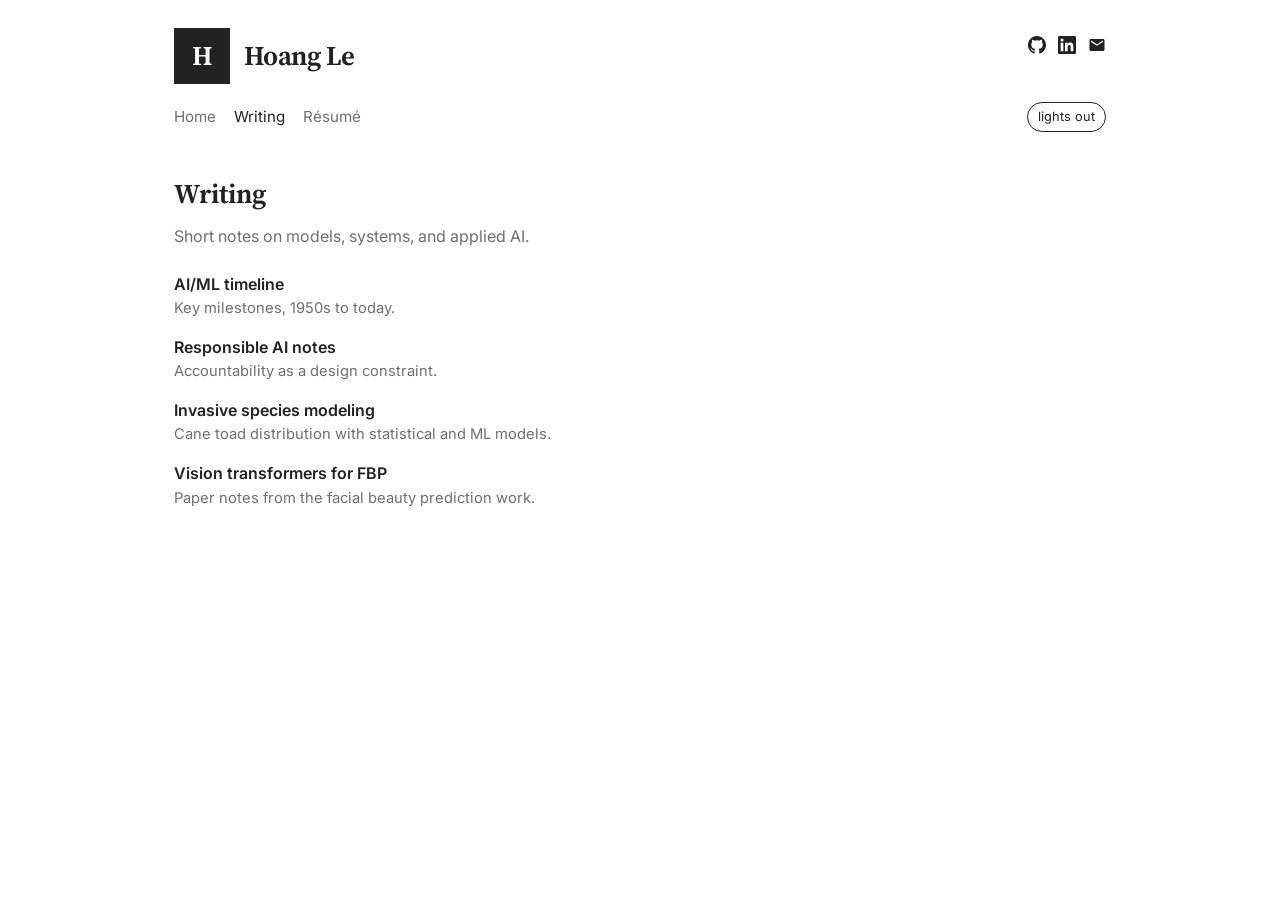
==== writing.html @ 626ede9e "Publish the new card-based portfolio homepage. Co-authored-by: Cursor <cursoragent@cursor.com>" ====
<!DOCTYPE html>
<html lang="en">
  <head>
    <meta charset="UTF-8" />
    <meta name="viewport" content="width=device-width, initial-scale=1.0" />
    <title>Writing — Hoang Le</title>
    <link rel="stylesheet" href="assets/css/styles.css" />
    <link rel="preconnect" href="https://fonts.googleapis.com" />
    <link rel="preconnect" href="https://fonts.gstatic.com" crossorigin />
    <link href="https://fonts.googleapis.com/css2?family=Inter:wght@400;500;600;650&family=Source+Serif+4:wght@500;650&display=swap" rel="stylesheet" />
  </head>
  <body>
    <div class="wrap">
      <header class="site-header">
        <a class="brand" href="index.html">
          <span class="mark" aria-hidden="true">H</span>
          <span class="brand-name">Hoang Le</span>
        </a>
        <div class="header-icons">
          <a href="https://github.com/HoangLeXuan" target="_blank" rel="noopener noreferrer" aria-label="GitHub">
            <svg viewBox="0 0 24 24"><path d="M12 0C5.37 0 0 5.37 0 12c0 5.3 3.44 9.8 8.21 11.39.6.11.82-.26.82-.58v-2.23c-3.34.73-4.04-1.42-4.04-1.42-.55-1.39-1.33-1.76-1.33-1.76-1.09-.74.08-.73.08-.73 1.2.08 1.84 1.24 1.84 1.24 1.07 1.83 2.81 1.3 3.49 1 .11-.78.42-1.31.76-1.61-2.67-.3-5.47-1.33-5.47-5.93 0-1.31.47-2.38 1.24-3.22-.13-.3-.54-1.52.12-3.18 0 0 1.01-.32 3.3 1.23a11.5 11.5 0 0 1 6 0c2.29-1.55 3.3-1.23 3.3-1.23.66 1.66.24 2.88.12 3.18.77.84 1.24 1.91 1.24 3.22 0 4.61-2.81 5.62-5.48 5.92.43.37.81 1.1.81 2.22v3.29c0 .32.22.7.82.58C20.56 21.8 24 17.3 24 12 24 5.37 18.63 0 12 0z"/></svg>
          </a>
          <a href="https://linkedin.com/in/hoangle24/" target="_blank" rel="noopener noreferrer" aria-label="LinkedIn">
            <svg viewBox="0 0 24 24"><path d="M20.45 20.45h-3.55v-5.57c0-1.33 0-3.04-1.85-3.04-1.86 0-2.14 1.45-2.14 2.94v5.67H9.35V9h3.41v1.56h.05c.48-.9 1.64-1.85 3.37-1.85 3.6 0 4.27 2.37 4.27 5.46v6.28zM5.34 7.43a2.06 2.06 0 1 1 0-4.13 2.06 2.06 0 0 1 0 4.13zM7.12 20.45H3.56V9h3.56v11.45zM22.23 0H1.77C.79 0 0 .77 0 1.73v20.54C0 23.23.79 24 1.77 24h20.45C23.2 24 24 23.23 24 22.27V1.73C24 .77 23.2 0 22.23 0z"/></svg>
          </a>
          <a href="mailto:lexuanhoang2402@gmail.com" aria-label="Email">
            <svg viewBox="0 0 24 24"><path d="M20 4H4C2.9 4 2 4.9 2 6v12c0 1.1.9 2 2 2h16c1.1 0 2-.9 2-2V6c0-1.1-.9-2-2-2zm0 4-8 5-8-5V6l8 5 8-5v2z"/></svg>
          </a>
        </div>
      </header>
      <div class="nav-row">
        <nav class="nav">
          <a href="index.html">Home</a>
          <a href="writing.html" class="active">Writing</a>
          <a href="assets/docs/Hoang-Le-Resume.pdf" target="_blank" rel="noopener noreferrer">Résumé</a>
        </nav>
        <button id="theme-toggle" class="theme-toggle" type="button">lights out</button>
      </div>

      <section class="block">
        <h2>Writing</h2>
        <p class="block-intro">Short notes on models, systems, and applied AI.</p>
        <div class="list">
          <a href="projects/ai-timeline.html">
            <span class="item-title">AI/ML timeline</span>
            <span class="item-desc">Key milestones, 1950s to today.</span>
          </a>
          <a href="projects/RAI_frame.html">
            <span class="item-title">Responsible AI notes</span>
            <span class="item-desc">Accountability as a design constraint.</span>
          </a>
          <a href="projects/ctis.html">
            <span class="item-title">Invasive species modeling</span>
            <span class="item-desc">Cane toad distribution with statistical and ML models.</span>
          </a>
          <a href="projects/Beauty_VIT.html">
            <span class="item-title">Vision transformers for FBP</span>
            <span class="item-desc">Paper notes from the facial beauty prediction work.</span>
          </a>
        </div>
      </section>
    </div>
    <script src="assets/js/main.js"></script>
  </body>
</html>
---- assets/css/styles.css ----
:root {
  --bg: #ffffff;
  --text: #222222;
  --muted: #6f6f6f;
  --faint: #8a8a8a;
  --line: #ececec;
  --card: #ffffff;
  --card-border: #e8e8e8;
  --accent: #b9a4e8;
  --accent-text: #ffffff;
  --footer: #f5f5f5;
  --sans: Inter, ui-sans-serif, system-ui, sans-serif;
  --serif: "Source Serif 4", Georgia, serif;
}

[data-theme="dark"] {
  --bg: #101010;
  --text: #ececec;
  --muted: #9a9a9a;
  --faint: #7d7d7d;
  --line: #2a2a2a;
  --card: #171717;
  --card-border: #2c2c2c;
  --accent: #8f7cc4;
  --footer: #0c0c0c;
}

* { box-sizing: border-box; margin: 0; padding: 0; }

html { scroll-behavior: smooth; }

body {
  font-family: var(--sans);
  background: var(--bg);
  color: var(--text);
  line-height: 1.6;
  min-height: 100vh;
}

a { color: inherit; text-decoration: none; }
a:hover { opacity: 0.75; }

.wrap {
  max-width: 980px;
  margin: 0 auto;
  padding: 28px 24px 0;
}

.site-header {
  display: flex;
  justify-content: space-between;
  align-items: flex-start;
  gap: 16px;
  margin-bottom: 18px;
}

.brand {
  display: flex;
  align-items: center;
  gap: 14px;
}

.mark {
  width: 56px;
  height: 56px;
  background: var(--text);
  color: var(--bg);
  display: grid;
  place-items: center;
  font-family: var(--serif);
  font-size: 1.7rem;
  font-weight: 650;
  flex-shrink: 0;
}

.brand-name {
  font-family: var(--serif);
  font-size: 1.7rem;
  font-weight: 650;
  letter-spacing: -0.02em;
  line-height: 1.1;
}

.header-icons {
  display: flex;
  gap: 12px;
  padding-top: 8px;
}

.header-icons a {
  display: inline-flex;
  color: var(--text);
}

.header-icons svg {
  width: 18px;
  height: 18px;
  fill: currentColor;
}

.nav-row {
  display: flex;
  align-items: center;
  justify-content: space-between;
  gap: 16px;
  margin-bottom: 40px;
}

.nav {
  display: flex;
  gap: 18px;
  font-size: 0.95rem;
}

.nav a { color: var(--muted); }
.nav a.active,
.nav a:hover { color: var(--text); opacity: 1; }

.theme-toggle {
  border: 1px solid var(--text);
  background: transparent;
  color: var(--text);
  border-radius: 999px;
  padding: 4px 10px;
  font: inherit;
  font-size: 0.8rem;
  cursor: pointer;
}

.hero {
  display: grid;
  grid-template-columns: 1.2fr 0.8fr;
  gap: 40px;
  align-items: start;
  margin-bottom: 48px;
}

.hero h1 {
  font-family: var(--serif);
  font-size: 1.85rem;
  font-weight: 650;
  margin-bottom: 10px;
}

.hero .lede {
  color: var(--text);
  margin-bottom: 16px;
}

.facts {
  color: var(--muted);
  padding-left: 18px;
}

.facts li { margin: 6px 0; }
.facts span { color: var(--faint); font-size: 0.88rem; }

.portrait {
  display: flex;
  flex-direction: column;
  align-items: center;
  gap: 14px;
}

.portrait img {
  width: 210px;
  height: 210px;
  border-radius: 50%;
  object-fit: cover;
}

.portrait-icons {
  display: flex;
  gap: 14px;
}

.portrait-icons a { display: inline-flex; color: var(--text); }
.portrait-icons svg { width: 18px; height: 18px; fill: currentColor; }

.block {
  margin-bottom: 48px;
}

.block h2 {
  font-family: var(--serif);
  font-size: 1.7rem;
  font-weight: 650;
  margin-bottom: 8px;
}

.block-intro {
  color: var(--muted);
  margin-bottom: 22px;
}

.project-grid {
  display: grid;
  grid-template-columns: repeat(3, 1fr);
  gap: 18px;
}

.project-card {
  display: flex;
  flex-direction: column;
  background: var(--card);
  border: 1px solid var(--card-border);
  border-radius: 12px;
  overflow: hidden;
  min-height: 260px;
  color: inherit;
}

.project-card:hover {
  opacity: 1;
  transform: translateY(-3px);
  transition: transform 0.2s ease;
}

.project-card img,
.project-card .thumb {
  width: 100%;
  height: 150px;
  object-fit: cover;
  background: #f6f6f6;
  display: block;
}

.project-card .card-copy {
  text-align: center;
  padding: 14px 12px 18px;
}

.kicker {
  display: block;
  color: var(--faint);
  font-size: 0.78rem;
  margin-bottom: 4px;
}

.project-card h3 {
  font-family: var(--serif);
  font-size: 1.15rem;
  font-weight: 650;
}

.section-row {
  display: grid;
  grid-template-columns: 120px minmax(0, 1fr);
  gap: 24px;
  padding: 22px 0;
  border-top: 1px solid var(--line);
}

.section-label {
  color: var(--faint);
  font-size: 0.86rem;
}

.list { display: flex; flex-direction: column; gap: 14px; }
.item-title { font-weight: 600; }
.item-desc { display: block; color: var(--muted); font-size: 0.92rem; }
.more { color: var(--faint); font-size: 0.9rem; margin-top: 8px; display: inline-block; }
.muted { color: var(--muted); }

.subscribe {
  margin: 56px 0 28px;
  text-align: center;
}

.subscribe h2 {
  font-family: var(--serif);
  font-size: 1.25rem;
  font-weight: 500;
  margin-bottom: 16px;
}

.subscribe-box {
  border: 1px solid var(--line);
  border-radius: 8px;
  padding: 28px 20px 18px;
  max-width: 640px;
  margin: 0 auto;
}

.subscribe-form {
  display: flex;
  max-width: 420px;
  margin: 0 auto;
  border: 1px solid var(--accent);
  border-radius: 8px;
  overflow: hidden;
}

.subscribe-form input {
  flex: 1;
  border: 0;
  background: #f3f3f3;
  padding: 12px 14px;
  font: inherit;
  color: var(--text);
}

[data-theme="dark"] .subscribe-form input { background: #222; }

.subscribe-form button {
  border: 0;
  background: var(--accent);
  color: var(--accent-text);
  font: inherit;
  font-weight: 650;
  padding: 12px 18px;
  cursor: pointer;
}

.subscribe-note {
  color: var(--faint);
  font-size: 0.75rem;
  margin-top: 12px;
}

.subscribe-ok {
  color: var(--muted);
  margin-top: 10px;
  display: none;
}

.subscribe-ok.show { display: block; }

.site-footer {
  background: var(--footer);
  margin-top: 24px;
  padding: 22px 24px 32px;
}

.footer-links {
  display: flex;
  justify-content: center;
  flex-wrap: wrap;
  gap: 22px;
}

.footer-links a {
  display: inline-flex;
  align-items: center;
  gap: 8px;
  color: var(--text);
  font-size: 0.92rem;
}

.footer-links svg {
  width: 16px;
  height: 16px;
  fill: currentColor;
}

@media (max-width: 800px) {
  .hero,
  .project-grid,
  .section-row {
    grid-template-columns: 1fr;
  }

  .mark { width: 44px; height: 44px; font-size: 1.35rem; }
  .brand-name { font-size: 1.35rem; }
  .portrait img { width: 160px; height: 160px; }
}
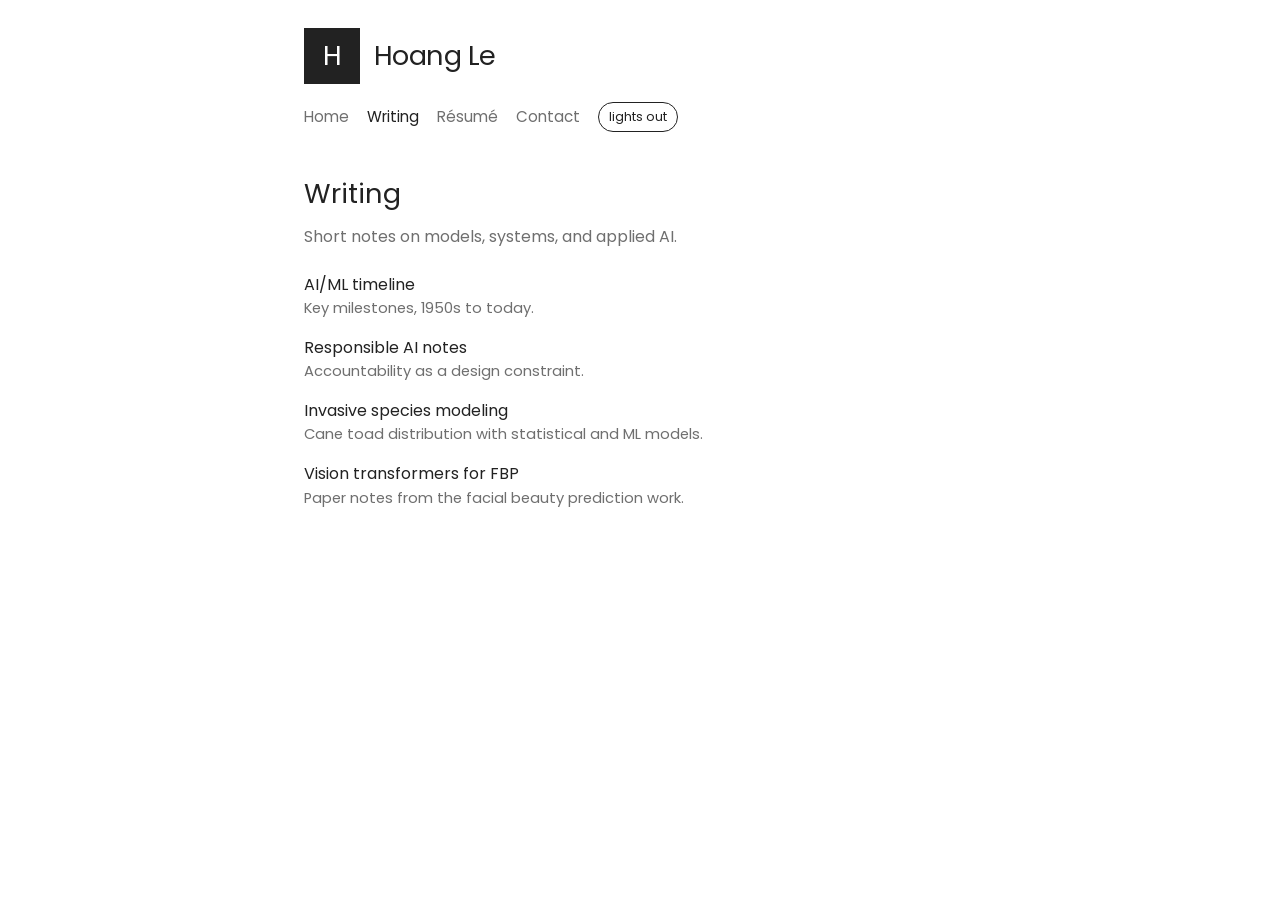
==== commit 1217db78: "Tighten the homepage layout and link Mizu to the live app. Co-authored-by: Cursor <cursoragent@curso" ====
--- a/writing.html
+++ b/writing.html
@@ -4,10 +4,11 @@
     <meta charset="UTF-8" />
     <meta name="viewport" content="width=device-width, initial-scale=1.0" />
     <title>Writing — Hoang Le</title>
+    <link rel="icon" href="assets/images/favicon.svg" type="image/svg+xml" />
     <link rel="stylesheet" href="assets/css/styles.css" />
     <link rel="preconnect" href="https://fonts.googleapis.com" />
     <link rel="preconnect" href="https://fonts.gstatic.com" crossorigin />
-    <link href="https://fonts.googleapis.com/css2?family=Inter:wght@400;500;600;650&family=Source+Serif+4:wght@500;650&display=swap" rel="stylesheet" />
+    <link href="https://fonts.googleapis.com/css2?family=Poppins:wght@400&display=swap" rel="stylesheet" />
   </head>
   <body>
     <div class="wrap">
@@ -16,26 +17,14 @@
           <span class="mark" aria-hidden="true">H</span>
           <span class="brand-name">Hoang Le</span>
         </a>
-        <div class="header-icons">
-          <a href="https://github.com/HoangLeXuan" target="_blank" rel="noopener noreferrer" aria-label="GitHub">
-            <svg viewBox="0 0 24 24"><path d="M12 0C5.37 0 0 5.37 0 12c0 5.3 3.44 9.8 8.21 11.39.6.11.82-.26.82-.58v-2.23c-3.34.73-4.04-1.42-4.04-1.42-.55-1.39-1.33-1.76-1.33-1.76-1.09-.74.08-.73.08-.73 1.2.08 1.84 1.24 1.84 1.24 1.07 1.83 2.81 1.3 3.49 1 .11-.78.42-1.31.76-1.61-2.67-.3-5.47-1.33-5.47-5.93 0-1.31.47-2.38 1.24-3.22-.13-.3-.54-1.52.12-3.18 0 0 1.01-.32 3.3 1.23a11.5 11.5 0 0 1 6 0c2.29-1.55 3.3-1.23 3.3-1.23.66 1.66.24 2.88.12 3.18.77.84 1.24 1.91 1.24 3.22 0 4.61-2.81 5.62-5.48 5.92.43.37.81 1.1.81 2.22v3.29c0 .32.22.7.82.58C20.56 21.8 24 17.3 24 12 24 5.37 18.63 0 12 0z"/></svg>
-          </a>
-          <a href="https://linkedin.com/in/hoangle24/" target="_blank" rel="noopener noreferrer" aria-label="LinkedIn">
-            <svg viewBox="0 0 24 24"><path d="M20.45 20.45h-3.55v-5.57c0-1.33 0-3.04-1.85-3.04-1.86 0-2.14 1.45-2.14 2.94v5.67H9.35V9h3.41v1.56h.05c.48-.9 1.64-1.85 3.37-1.85 3.6 0 4.27 2.37 4.27 5.46v6.28zM5.34 7.43a2.06 2.06 0 1 1 0-4.13 2.06 2.06 0 0 1 0 4.13zM7.12 20.45H3.56V9h3.56v11.45zM22.23 0H1.77C.79 0 0 .77 0 1.73v20.54C0 23.23.79 24 1.77 24h20.45C23.2 24 24 23.23 24 22.27V1.73C24 .77 23.2 0 22.23 0z"/></svg>
-          </a>
-          <a href="mailto:lexuanhoang2402@gmail.com" aria-label="Email">
-            <svg viewBox="0 0 24 24"><path d="M20 4H4C2.9 4 2 4.9 2 6v12c0 1.1.9 2 2 2h16c1.1 0 2-.9 2-2V6c0-1.1-.9-2-2-2zm0 4-8 5-8-5V6l8 5 8-5v2z"/></svg>
-          </a>
-        </div>
       </header>
-      <div class="nav-row">
-        <nav class="nav">
-          <a href="index.html">Home</a>
-          <a href="writing.html" class="active">Writing</a>
-          <a href="assets/docs/Hoang-Le-Resume.pdf" target="_blank" rel="noopener noreferrer">Résumé</a>
-        </nav>
+      <nav class="nav">
+        <a href="index.html">Home</a>
+        <a href="writing.html" class="active">Writing</a>
+        <a href="assets/docs/Hoang-Le-Resume.pdf" target="_blank" rel="noopener noreferrer">Résumé</a>
+        <a href="index.html#subscribe">Contact</a>
         <button id="theme-toggle" class="theme-toggle" type="button">lights out</button>
-      </div>
+      </nav>
 
       <section class="block">
         <h2>Writing</h2>
--- a/assets/css/styles.css
+++ b/assets/css/styles.css
@@ -9,8 +9,7 @@
   --accent: #b9a4e8;
   --accent-text: #ffffff;
   --footer: #f5f5f5;
-  --sans: Inter, ui-sans-serif, system-ui, sans-serif;
-  --serif: "Source Serif 4", Georgia, serif;
+  --font: "Poppins", sans-serif;
 }
 
 [data-theme="dark"] {
@@ -30,7 +29,8 @@
 html { scroll-behavior: smooth; }
 
 body {
-  font-family: var(--sans);
+  font-family: var(--font);
+  font-weight: 400;
   background: var(--bg);
   color: var(--text);
   line-height: 1.6;
@@ -41,16 +41,12 @@
 a:hover { opacity: 0.75; }
 
 .wrap {
-  max-width: 980px;
+  max-width: 720px;
   margin: 0 auto;
   padding: 28px 24px 0;
 }
 
 .site-header {
-  display: flex;
-  justify-content: space-between;
-  align-items: flex-start;
-  gap: 16px;
   margin-bottom: 18px;
 }
 
@@ -67,49 +63,27 @@
   color: var(--bg);
   display: grid;
   place-items: center;
-  font-family: var(--serif);
+  font-family: var(--font);
   font-size: 1.7rem;
-  font-weight: 650;
+  font-weight: 400;
   flex-shrink: 0;
 }
 
 .brand-name {
-  font-family: var(--serif);
+  font-family: var(--font);
   font-size: 1.7rem;
-  font-weight: 650;
+  font-weight: 400;
   letter-spacing: -0.02em;
   line-height: 1.1;
 }
 
-.header-icons {
-  display: flex;
-  gap: 12px;
-  padding-top: 8px;
-}
-
-.header-icons a {
-  display: inline-flex;
-  color: var(--text);
-}
-
-.header-icons svg {
-  width: 18px;
-  height: 18px;
-  fill: currentColor;
-}
-
-.nav-row {
+.nav {
   display: flex;
   align-items: center;
-  justify-content: space-between;
-  gap: 16px;
-  margin-bottom: 40px;
-}
-
-.nav {
-  display: flex;
+  flex-wrap: wrap;
   gap: 18px;
   font-size: 0.95rem;
+  margin-bottom: 40px;
 }
 
 .nav a { color: var(--muted); }
@@ -129,21 +103,25 @@
 
 .hero {
   display: grid;
-  grid-template-columns: 1.2fr 0.8fr;
+  grid-template-columns: 1fr auto;
   gap: 40px;
   align-items: start;
   margin-bottom: 48px;
 }
 
 .hero h1 {
-  font-family: var(--serif);
+  font-family: var(--font);
   font-size: 1.85rem;
-  font-weight: 650;
+  font-weight: 400;
   margin-bottom: 10px;
 }
 
 .hero .lede {
   color: var(--text);
+  margin-bottom: 12px;
+}
+
+.hero .lede + .lede {
   margin-bottom: 16px;
 }
 
@@ -159,12 +137,13 @@
   display: flex;
   flex-direction: column;
   align-items: center;
+  justify-self: end;
   gap: 14px;
 }
 
 .portrait img {
-  width: 210px;
-  height: 210px;
+  width: 260px;
+  height: 260px;
   border-radius: 50%;
   object-fit: cover;
 }
@@ -181,10 +160,16 @@
   margin-bottom: 48px;
 }
 
+.work-block {
+  border-top: 1px solid var(--line);
+  padding-top: 40px;
+  margin-top: 8px;
+}
+
 .block h2 {
-  font-family: var(--serif);
+  font-family: var(--font);
   font-size: 1.7rem;
-  font-weight: 650;
+  font-weight: 400;
   margin-bottom: 8px;
 }
 
@@ -238,9 +223,9 @@
 }
 
 .project-card h3 {
-  font-family: var(--serif);
+  font-family: var(--font);
   font-size: 1.15rem;
-  font-weight: 650;
+  font-weight: 400;
 }
 
 .section-row {
@@ -257,7 +242,7 @@
 }
 
 .list { display: flex; flex-direction: column; gap: 14px; }
-.item-title { font-weight: 600; }
+.item-title { font-weight: 400; }
 .item-desc { display: block; color: var(--muted); font-size: 0.92rem; }
 .more { color: var(--faint); font-size: 0.9rem; margin-top: 8px; display: inline-block; }
 .muted { color: var(--muted); }
@@ -268,9 +253,9 @@
 }
 
 .subscribe h2 {
-  font-family: var(--serif);
+  font-family: var(--font);
   font-size: 1.25rem;
-  font-weight: 500;
+  font-weight: 400;
   margin-bottom: 16px;
 }
 
@@ -307,7 +292,7 @@
   background: var(--accent);
   color: var(--accent-text);
   font: inherit;
-  font-weight: 650;
+  font-weight: 400;
   padding: 12px 18px;
   cursor: pointer;
 }
@@ -362,5 +347,6 @@
 
   .mark { width: 44px; height: 44px; font-size: 1.35rem; }
   .brand-name { font-size: 1.35rem; }
-  .portrait img { width: 160px; height: 160px; }
-}
+  .portrait { justify-self: center; }
+  .portrait img { width: 180px; height: 180px; }
+}
